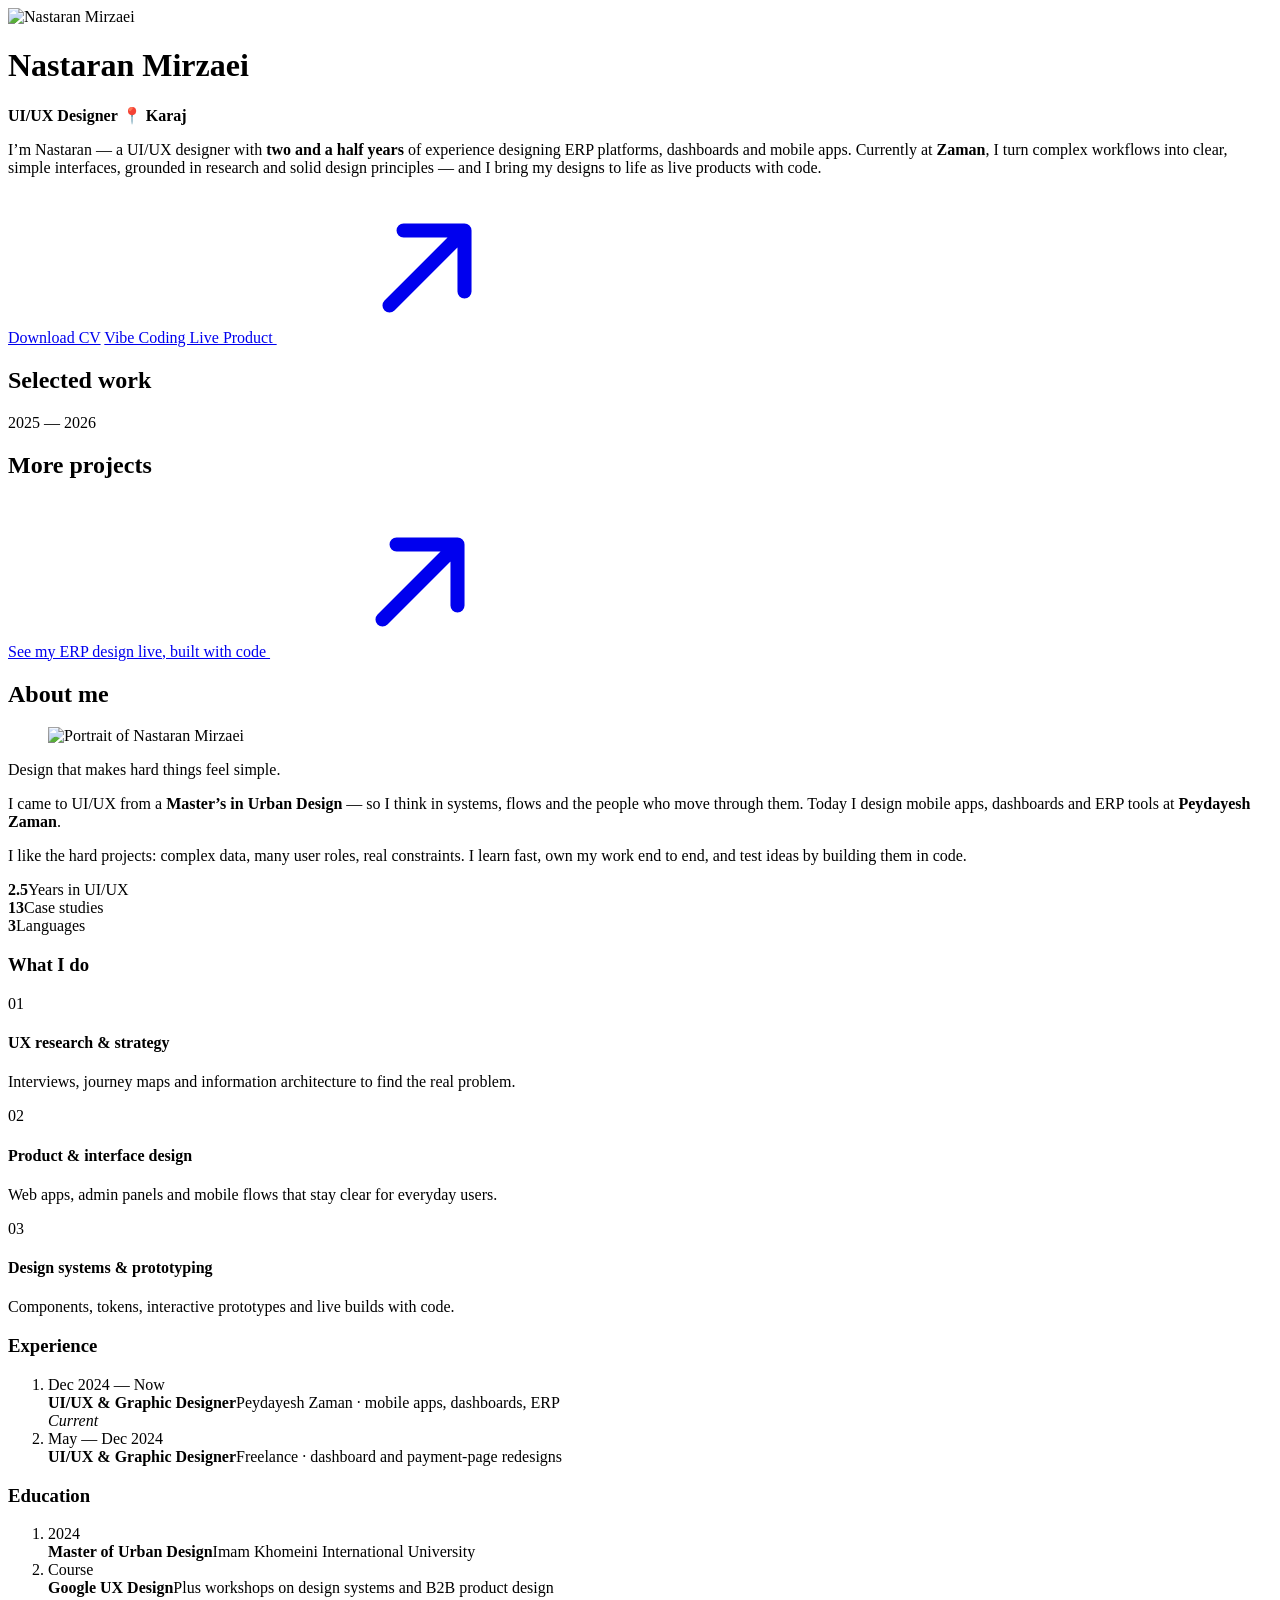
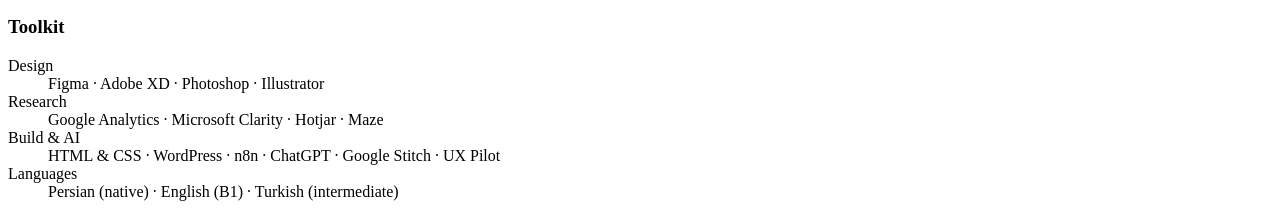
==== index.html @ bbd42b6d "Add files via upload" ====
<!doctype html>
<html lang="en">
<head>
<meta charset="utf-8">
<meta name="viewport" content="width=device-width, initial-scale=1">
<title>Nastaran Mirzaei — UI/UX Designer</title>
<meta name="description" content="Nastaran Mirzaei is a UI/UX designer based in Karaj, Iran, designing ERP platforms, dashboards and mobile apps.">
<meta property="og:title" content="Nastaran Mirzaei — UI/UX Designer">
<meta property="og:description" content="UI/UX designer making complex systems simple.">
<meta property="og:image" content="images/portrait.png">
<link rel="icon" href="images/avatar.png">
<link rel="preconnect" href="https://fonts.googleapis.com">
<link rel="preconnect" href="https://fonts.gstatic.com" crossorigin>
<link href="https://fonts.googleapis.com/css2?family=Bricolage+Grotesque:opsz,wght@12..96,500..800&family=Geist:wght@400;500;600;900&display=swap" rel="stylesheet">
<link rel="stylesheet" href="styles.css">
</head>
<body>

<svg width="0" height="0" style="position:absolute" aria-hidden="true">
  <symbol id="arrow" viewBox="0 0 16 16"><path d="M4 12L12 4M12 4H5.5M12 4V10.5" fill="none" stroke="currentColor" stroke-width="1.5" stroke-linecap="round" stroke-linejoin="round"/></symbol>
  <symbol id="down" viewBox="0 0 16 16"><path d="M8 3v10M8 13l-4-4M8 13l4-4" fill="none" stroke="currentColor" stroke-width="1.5" stroke-linecap="round" stroke-linejoin="round"/></symbol>
</svg>

<header id="top"></header>

<main>
  <!-- HERO -->
  <div class="wrap hero">
    <!-- Same structure as the Framer hero: avatar, name, then role + location on one row -->
    <img class="avatar reveal" src="images/avatar.png" alt="Nastaran Mirzaei">
    <div class="hero-titles">
      <h1 class="hero-name" aria-label="Nastaran Mirzaei"><span class="w">Nastaran</span> <span class="w">Mirzaei</span></h1>
      <div class="hero-meta reveal">
        <strong>UI/UX Designer</strong>
        <strong>📍 Karaj</strong>
      </div>
    </div>
    <p class="reveal hero-bio">I’m Nastaran — a UI/UX designer with <strong>two and a half years</strong> of experience designing ERP platforms, dashboards and mobile apps. Currently at <strong>Zaman</strong>, I turn complex workflows into clear, simple interfaces, grounded in research and solid design principles — and I bring my designs to life as live products with code.</p>
    <div class="actions reveal">
      <a href="cv.pdf" class="btn btn-primary" target="_blank" rel="noopener">Download CV</a>
      <a href="https://nastaranmrz.github.io/ERP" class="btn btn-secondary" target="_blank" rel="noopener">Vibe Coding Live Product <svg><use href="#arrow"/></svg></a>
    </div>
  </div>

  <!-- SELECTED WORK (filled from projects.js) -->
  <section id="work" class="wrap" aria-labelledby="work-title">
    <div class="section-head">
      <h2 id="work-title" class="reveal">Selected work</h2>
      <span class="small reveal">2025 — 2026</span>
    </div>
    <div class="grid" id="featured"></div>
  </section>

  <!-- MORE PROJECTS (filled from projects.js) -->
  <section class="wrap" aria-labelledby="more-title" style="padding-top:0">
    <div class="section-head"><h2 id="more-title" class="reveal">More projects</h2></div>
    <ul class="list" id="more"></ul>
    <div style="margin-top:28px" class="reveal"><a class="link" href="https://nastaranmrz.github.io/ERP" target="_blank" rel="noopener">See my ERP design live, built with code <svg><use href="#arrow"/></svg></a></div>
  </section>

  <!-- ABOUT -->
  <section id="about" class="wrap" aria-labelledby="about-title">
    <div class="section-head"><h2 id="about-title" class="reveal">About me</h2></div>

    <div class="ax">
      <!-- Intro -->
      <div class="ax-intro reveal">
        <figure class="ax-photo">
          <img src="images/portrait.png" alt="Portrait of Nastaran Mirzaei" loading="lazy">
        </figure>
        <div class="ax-copy">
          <p class="ax-lead">Design that makes <span class="accent">hard things</span> feel simple.</p>
          <p>I came to UI/UX from a <strong>Master’s in Urban Design</strong> — so I think in systems, flows and the people who move through them. Today I design mobile apps, dashboards and ERP tools at <strong>Peydayesh Zaman</strong>.</p>
          <p>I like the hard projects: complex data, many user roles, real constraints. I learn fast, own my work end to end, and test ideas by building them in code.</p>
          <div class="ax-stats">
            <div><b>2.5</b><span>Years in UI/UX</span></div>
            <div><b>13</b><span>Case studies</span></div>
            <div><b>3</b><span>Languages</span></div>
          </div>
        </div>
      </div>

      <!-- What I do -->
      <div class="ax-row reveal">
        <h3 class="ax-label">What I do</h3>
        <div class="ax-do">
          <div><span>01</span><h4>UX research &amp; strategy</h4><p>Interviews, journey maps and information architecture to find the real problem.</p></div>
          <div><span>02</span><h4>Product &amp; interface design</h4><p>Web apps, admin panels and mobile flows that stay clear for everyday users.</p></div>
          <div><span>03</span><h4>Design systems &amp; prototyping</h4><p>Components, tokens, interactive prototypes and live builds with code.</p></div>
        </div>
      </div>

      <!-- Experience -->
      <div class="ax-row reveal">
        <h3 class="ax-label">Experience</h3>
        <ol class="ax-list">
          <li><span class="when">Dec 2024 — Now</span><div><strong>UI/UX &amp; Graphic Designer</strong><span>Peydayesh Zaman · mobile apps, dashboards, ERP</span></div><i class="ax-now">Current</i></li>
          <li><span class="when">May — Dec 2024</span><div><strong>UI/UX &amp; Graphic Designer</strong><span>Freelance · dashboard and payment-page redesigns</span></div></li>
        </ol>
      </div>

      <!-- Education -->
      <div class="ax-row reveal">
        <h3 class="ax-label">Education</h3>
        <ol class="ax-list">
          <li><span class="when">2024</span><div><strong>Master of Urban Design</strong><span>Imam Khomeini International University</span></div></li>
          <li><span class="when">Course</span><div><strong>Google UX Design</strong><span>Plus workshops on design systems and B2B product design</span></div></li>
        </ol>
      </div>

      <!-- Toolkit -->
      <div class="ax-row reveal">
        <h3 class="ax-label">Toolkit</h3>
        <dl class="ax-kit">
          <div><dt>Design</dt><dd>Figma · Adobe XD · Photoshop · Illustrator</dd></div>
          <div><dt>Research</dt><dd>Google Analytics · Microsoft Clarity · Hotjar · Maze</dd></div>
          <div><dt>Build &amp; AI</dt><dd>HTML &amp; CSS · WordPress · n8n · ChatGPT · Google Stitch · UX Pilot</dd></div>
          <div><dt>Languages</dt><dd>Persian (native) · English (B1) · Turkish (intermediate)</dd></div>
        </dl>
      </div>
    </div>
  </section>
</main>

<footer id="contact"></footer>

<script src="projects.js"></script>
<script src="common.js"></script>
<script>
  // Letter-by-letter blur-in on the name, like the Framer hero
  document.querySelectorAll(".hero-name .w").forEach((w, wi) => {
    w.innerHTML = [...w.textContent].map((c, i) => `<span class="ch" aria-hidden="true" style="animation-delay:${(wi * 8 + i) * 0.04}s">${c}</span>`).join("");
  });

  const P = window.PROJECTS;
  document.getElementById("featured").innerHTML = P.filter(p => p.featured).map(p => `
    <a class="card reveal" href="${projectUrl(p.id)}">
      <div class="cover"><img src="${img(p.id, "card")}" alt="${esc(p.title)} — cover" loading="lazy"></div>
      <h3>${esc(p.title)}</h3>
      <p>${esc(p.summary)}</p>
    </a>`).join("");

  document.getElementById("more").innerHTML = P.filter(p => !p.featured).map(p => `
    <li class="reveal"><a class="row" href="${projectUrl(p.id)}">
      <img src="${img(p.id, "card")}" alt="" loading="lazy">
      <span class="small">${esc(p.year)}</span>
      <span class="t">${esc(p.title)}</span>
      <span class="d">${esc(p.summary)}</span>
      ${ARROW}
    </a></li>`).join("");

  initPage();
</script>
</body>
</html>
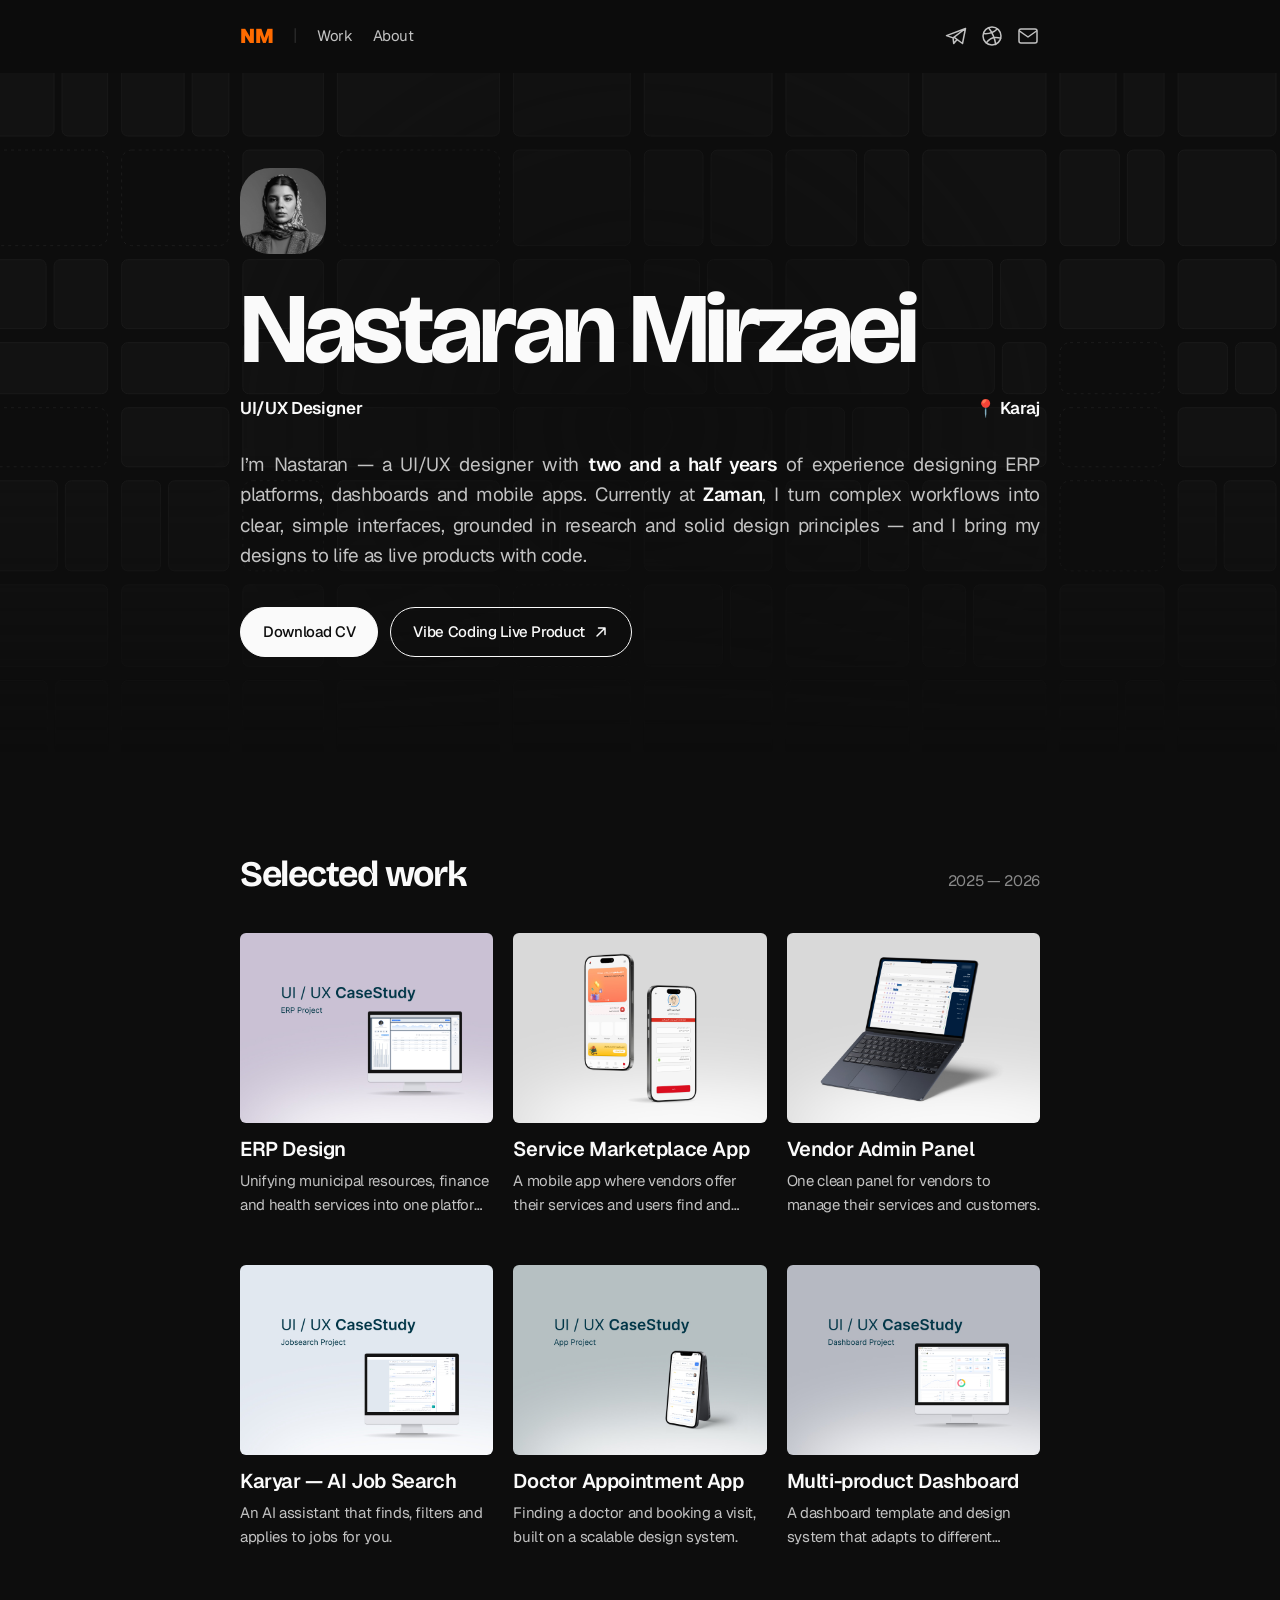
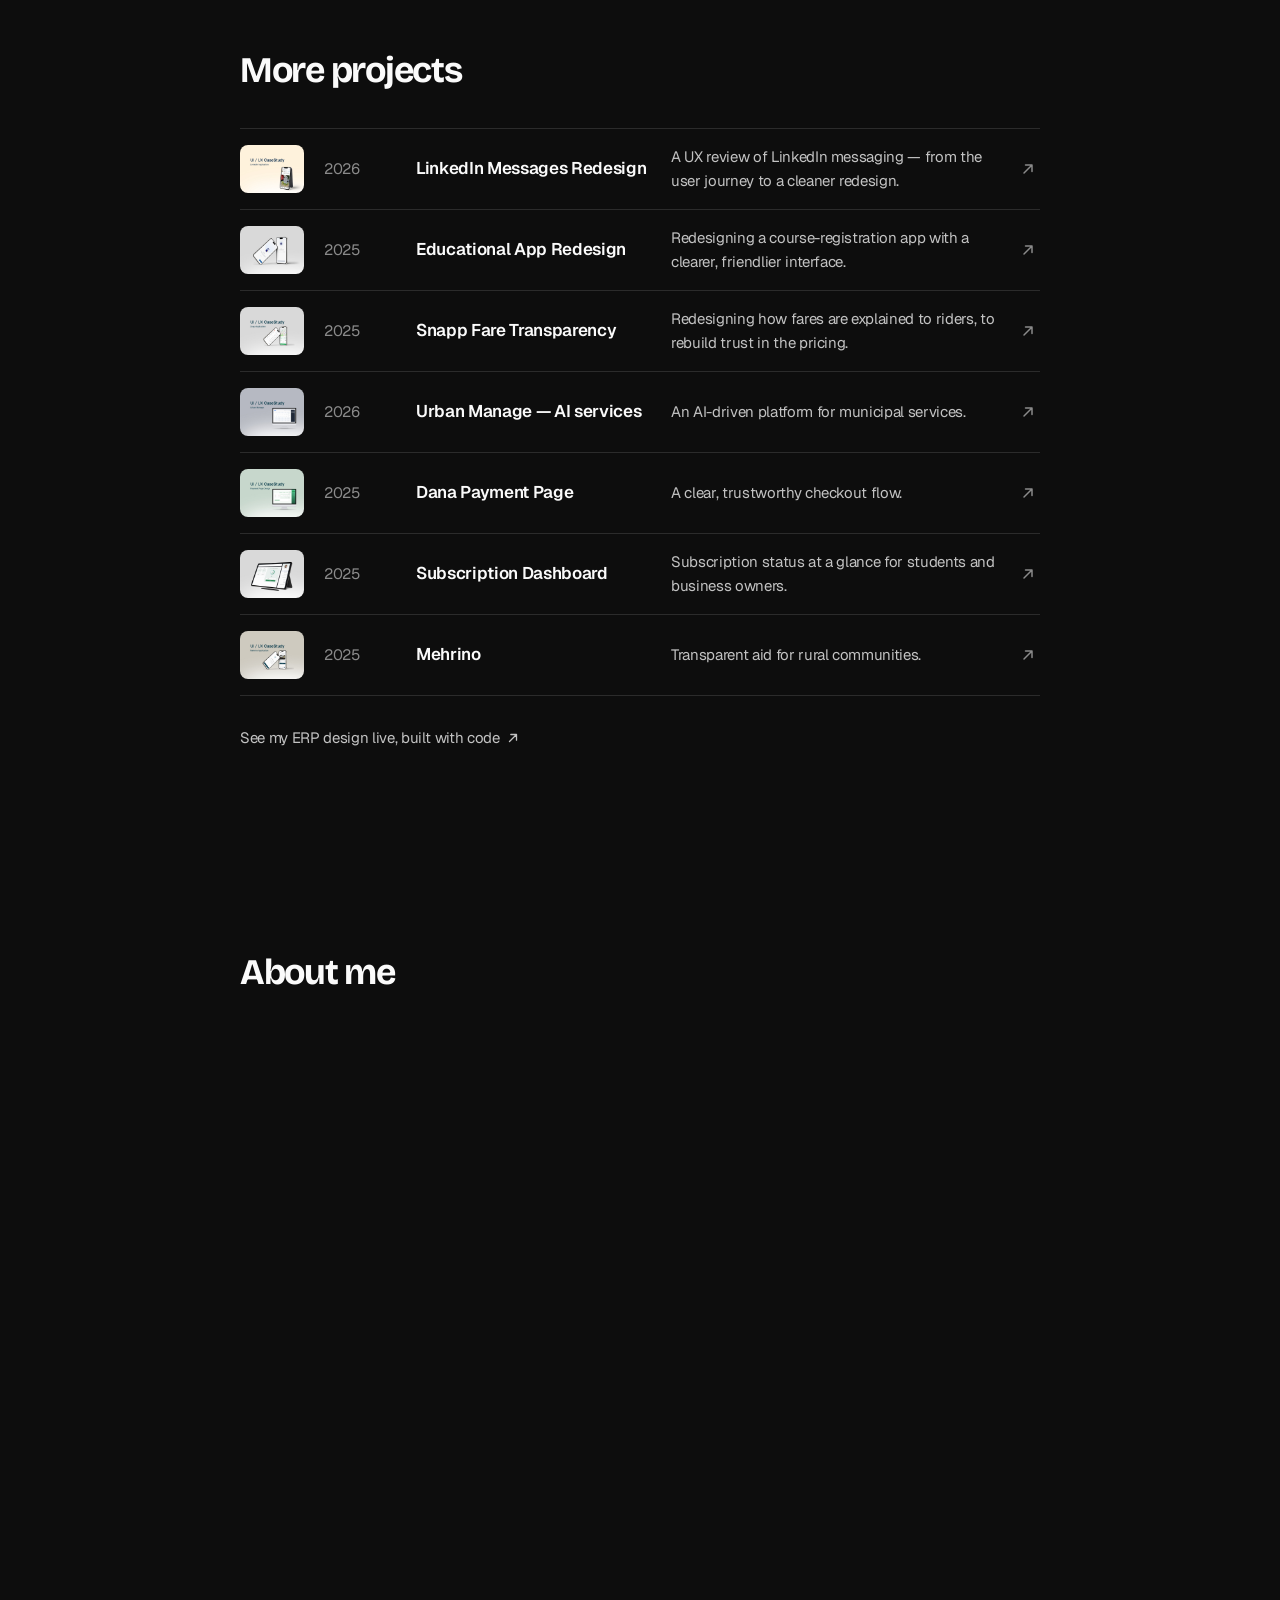
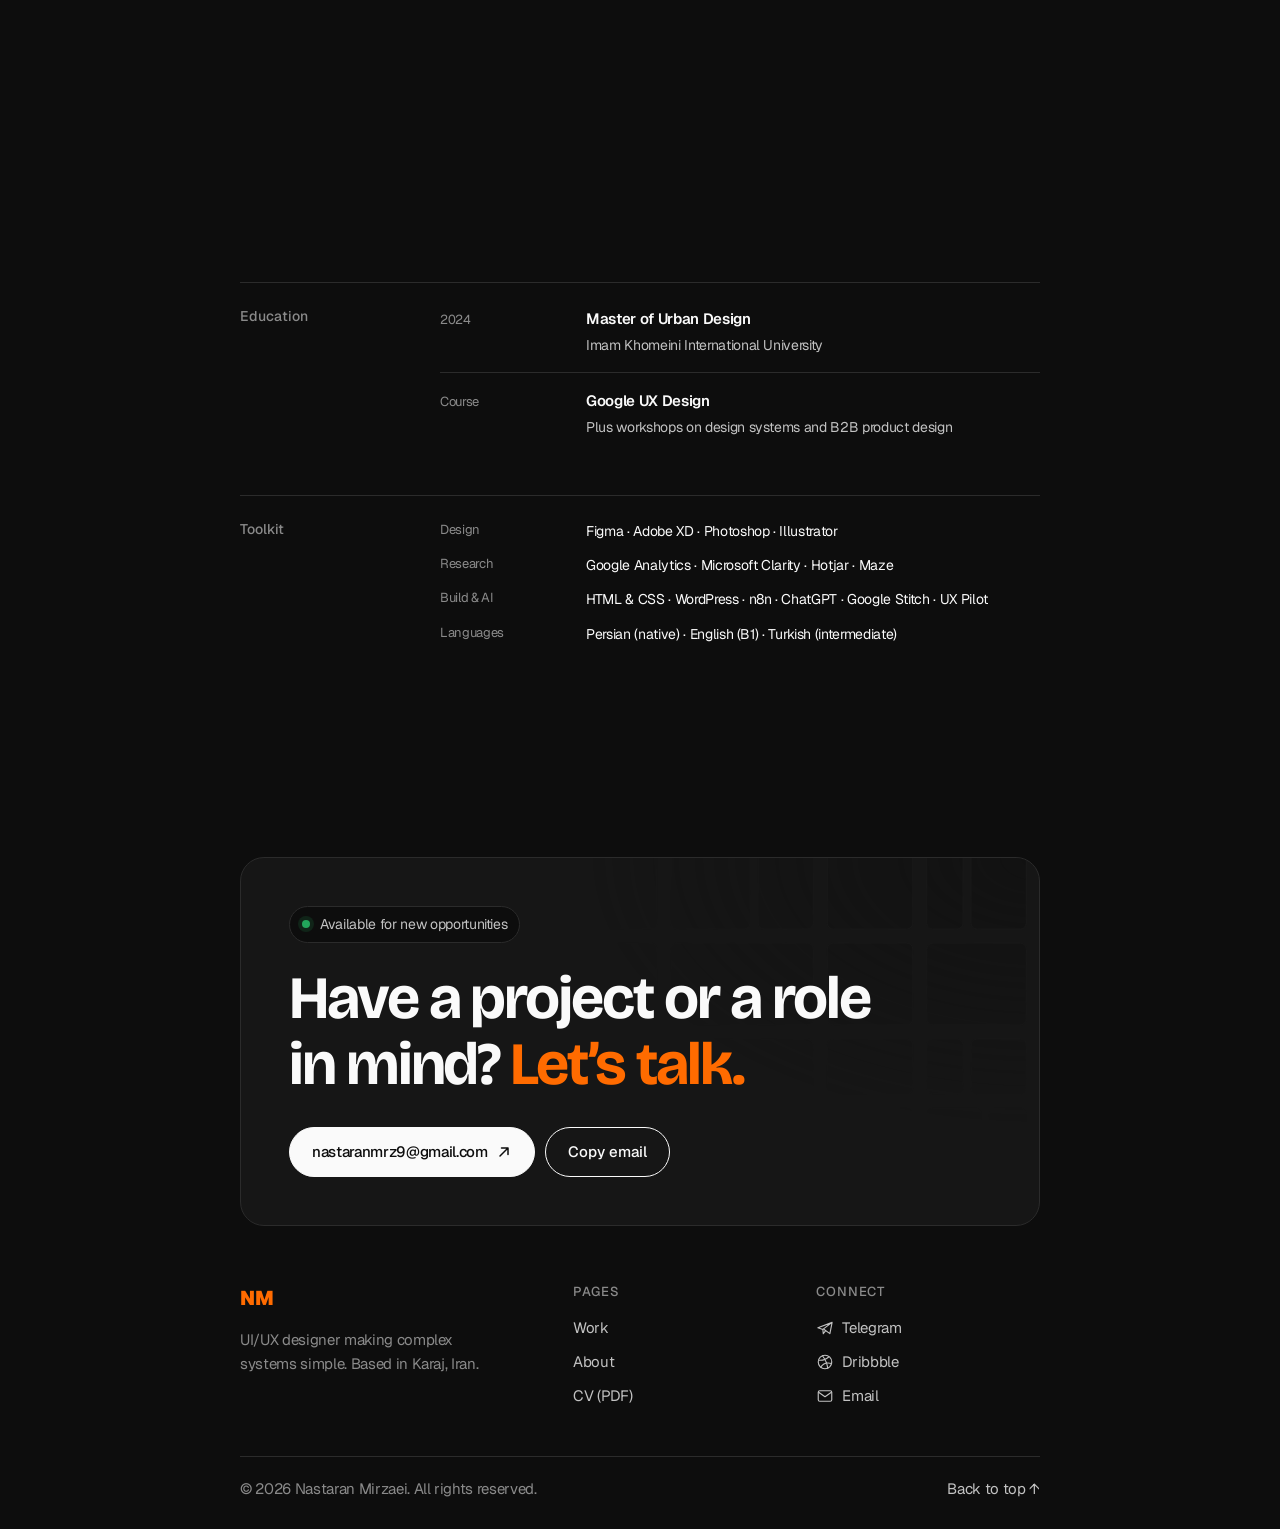
==== commit 681722bb: "Add live prototypes and review fixes - New interactive prototypes under apps/: admin panel, marketpl" ====
--- a/index.html
+++ b/index.html
@@ -38,7 +38,7 @@
     <p class="reveal hero-bio">I’m Nastaran — a UI/UX designer with <strong>two and a half years</strong> of experience designing ERP platforms, dashboards and mobile apps. Currently at <strong>Zaman</strong>, I turn complex workflows into clear, simple interfaces, grounded in research and solid design principles — and I bring my designs to life as live products with code.</p>
     <div class="actions reveal">
       <a href="cv.pdf" class="btn btn-primary" target="_blank" rel="noopener">Download CV</a>
-      <a href="https://nastaranmrz.github.io/ERP" class="btn btn-secondary" target="_blank" rel="noopener">Vibe Coding Live Product <svg><use href="#arrow"/></svg></a>
+      <a href="https://nastaranmrz.github.io/ERP" class="btn btn-secondary" target="_blank" rel="noopener">Vibe Coding Live Product <svg aria-hidden="true"><use href="#arrow"/></svg></a>
     </div>
   </div>
 
@@ -55,7 +55,7 @@
   <section class="wrap" aria-labelledby="more-title" style="padding-top:0">
     <div class="section-head"><h2 id="more-title" class="reveal">More projects</h2></div>
     <ul class="list" id="more"></ul>
-    <div style="margin-top:28px" class="reveal"><a class="link" href="https://nastaranmrz.github.io/ERP" target="_blank" rel="noopener">See my ERP design live, built with code <svg><use href="#arrow"/></svg></a></div>
+    <div style="margin-top:28px" class="reveal"><a class="link" href="https://nastaranmrz.github.io/ERP" target="_blank" rel="noopener">See my ERP design live, built with code <svg aria-hidden="true"><use href="#arrow"/></svg></a></div>
   </section>
 
   <!-- ABOUT -->
--- a/styles.css
+++ b/styles.css
@@ -0,0 +1,654 @@
+/* Dark theme — tokens taken from the dark mode of the original Framer site */
+:root{
+  color-scheme:dark;
+  --bg:#0D0D0D; --surface:#161616; --surface-hover:#1E1E1E; --ink:#FAFAFA; --text:#C2C2C2; --gray:#8A8A8A;
+  --line:#2B2B2B; --accent:#FF6B00; --accent-soft:#FF6A004D;
+  --radius:16px; --max:800px; --gutter:20px; --gap:20px; /* same as Framer: 800px column + 20px side padding */
+  --font:"Geist","Geist Placeholder",system-ui,-apple-system,"Segoe UI",sans-serif;
+}
+*{box-sizing:border-box;margin:0;padding:0}
+html{scroll-behavior:smooth}
+body{background:var(--bg);color:var(--text);font-family:var(--font);font-size:17px;line-height:1.6;letter-spacing:-.02em;-webkit-font-smoothing:antialiased}
+a{color:inherit;text-decoration:none}
+img{max-width:100%;display:block}
+/* One container for every section on every page: same left/right space everywhere */
+.wrap{width:100%;max-width:calc(var(--max) + var(--gutter) * 2);margin-inline:auto;padding-inline:var(--gutter)}
+h1,h2,h3{color:var(--ink);font-weight:600}
+h1{font-size:clamp(52px,9vw,100px);line-height:1.1;letter-spacing:-.05em}
+h2{font-size:28px;line-height:1.2;letter-spacing:-.03em}
+h3{font-size:20px;line-height:1.4;letter-spacing:-.02em}
+.small{font-size:15px;color:var(--gray)}
+.accent{color:var(--accent)}
+::selection{background:var(--accent-soft)}
+:focus-visible{outline:2px solid var(--accent);outline-offset:3px;border-radius:6px}
+
+/* Buttons & links */
+.btn{display:inline-flex;align-items:center;gap:8px;padding:12px 22px;border-radius:999px;font-weight:500;font-size:15px;border:1px solid var(--ink);transition:background .2s,color .2s,border-color .2s}
+.btn svg{width:16px;height:16px;transition:transform .2s}
+.btn:hover svg{transform:translate(2px,-2px)}
+.btn-primary{background:var(--ink);color:var(--bg)}
+.btn-primary:hover{background:var(--accent);border-color:var(--accent);color:#fff}
+.btn-secondary{color:var(--ink)}
+.btn-secondary:hover{border-color:var(--accent);color:var(--accent)}
+.link{font-size:15px;color:var(--text);display:inline-flex;align-items:center;gap:6px;transition:color .2s}
+.link:hover{color:var(--accent)}
+.link svg{width:14px;height:14px}
+
+/* Nav */
+header{position:sticky;top:0;z-index:10;background:color-mix(in srgb,var(--bg) 85%,transparent);backdrop-filter:blur(12px);border-bottom:1px solid transparent;transition:border-color .2s}
+header.scrolled{border-color:var(--line)}
+.nav{display:flex;align-items:center;justify-content:space-between;height:72px}
+.nav-left{display:flex;align-items:center;gap:20px}
+/* Same as the Framer logo: 20px, bold weight 900, orange (Framer's "current page" link colour) */
+.logo{font-size:20px;font-weight:900;letter-spacing:-.02em;color:var(--accent);transition:opacity .2s}
+.logo:hover{opacity:.8}
+.nav-div{color:var(--line);font-size:17px}
+.nav-left a:not(.logo){font-size:15px;color:var(--text);transition:color .2s}
+.nav-left a:not(.logo):hover{color:var(--accent)}
+.nav-social{display:flex;align-items:center;gap:12px}
+.nav-social a{display:grid;place-items:center;width:24px;height:24px;color:var(--text);transition:color .2s,transform .2s}
+.nav-social a:hover{color:var(--accent);transform:translateY(-2px)}
+.nav-social svg{width:24px;height:24px}
+
+/* Hero */
+/* Hero — mirrors the Framer hero: 180px top space, 86px avatar with 30px radius,
+   100px name, then role (left) and location (right) on one row */
+.hero{padding-block:clamp(87px,7.4vw,107px) clamp(56px,8vw,96px)} /* avatar sits 180px from top, like Framer */
+.avatar{width:86px;height:86px;border-radius:30px;object-fit:cover;background:var(--surface);margin-bottom:15px}
+.hero-titles{display:flex;flex-direction:column;gap:6px}
+.hero .hero-name{font-size:clamp(48px,11vw,100px);line-height:1.2;letter-spacing:-.05em;font-weight:600}
+.hero-name .w{white-space:nowrap}
+.hero-name .ch{display:inline-block;opacity:0;filter:blur(5px);transform:translateY(10px);animation:ch-in .6s cubic-bezier(.2,.7,.2,1) forwards}
+@keyframes ch-in{to{opacity:1;filter:blur(0);transform:none}}
+.hero-meta{display:flex;justify-content:space-between;align-items:center;flex-wrap:wrap;gap:8px;font-size:17px}
+.hero-meta strong{color:var(--ink);font-weight:600}
+@media (prefers-reduced-motion:reduce){ .hero-name .ch{animation:none;opacity:1;filter:none;transform:none} }
+.status{display:inline-flex;align-items:center;gap:10px;font-size:15px;color:var(--gray);margin-bottom:20px}
+.dot{width:8px;height:8px;border-radius:50%;background:#22A55B;box-shadow:0 0 0 4px #22A55B26}
+.hero h1{font-size:clamp(40px,7vw,64px)}
+.hero p{font-size:clamp(17px,2vw,19px);margin:28px 0 36px}
+/* Bio spans the full row width — same width as the "UI/UX Designer … Karaj" line */
+.hero .hero-bio{max-width:none;text-align:justify;hyphens:auto}
+.hero p strong{color:var(--ink);font-weight:600}
+.actions{display:flex;flex-wrap:wrap;gap:12px}
+
+/* Section */
+section{padding:clamp(56px,8vw,100px) 0}
+.section-head{display:flex;justify-content:space-between;align-items:baseline;gap:24px;margin-bottom:36px;flex-wrap:wrap}
+
+/* What I do */
+.services{display:grid;grid-template-columns:repeat(3,1fr);gap:var(--gap)}
+/* Square cards: number on top, text at the bottom. The box grows if text ever needs more room. */
+.service{display:flex;flex-direction:column;background:var(--surface);border-radius:var(--radius);padding:22px}
+.service .num{font-size:15px;font-weight:600;color:var(--accent);margin-bottom:20px}
+.service h3{font-size:18px;line-height:1.3}
+.service p{font-size:14px;line-height:1.5;margin-top:6px}
+@media (max-width:700px){ .services{grid-template-columns:1fr} }
+
+/* Project cards */
+.grid{display:grid;grid-template-columns:repeat(3,1fr);gap:48px var(--gap)}
+@media (max-width:809px){ .grid{grid-template-columns:repeat(2,1fr)} }
+@media (max-width:560px){ .grid{grid-template-columns:1fr} }
+/* Project card — same as the Framer card: 4:3 image, 6px radius, 10px gap, 20px title, 15px text */
+.card{display:flex;flex-direction:column;gap:10px}
+.cover{position:relative;aspect-ratio:4/3;border-radius:6px;overflow:hidden;background:var(--surface)}
+.cover img{width:100%;height:100%;object-fit:cover;transition:transform .6s cubic-bezier(.2,.7,.2,1)}
+.card:hover .cover img{transform:scale(1.04)}
+/* Title always one line, description always two lines: every card has the same height */
+.card h3{font-size:20px;line-height:1.6;white-space:nowrap;overflow:hidden;text-overflow:ellipsis;transition:color .2s}
+.card:hover h3{color:var(--accent)}
+.card p{font-size:15px;line-height:1.6;margin-top:-6px;display:-webkit-box;-webkit-line-clamp:2;-webkit-box-orient:vertical;overflow:hidden;min-height:3.2em}
+.tags{display:flex;flex-wrap:wrap;gap:6px;margin-top:14px}
+.tag{font-size:13px;padding:4px 12px;border:1px solid var(--line);border-radius:999px;color:var(--text);background:var(--bg)}
+
+/* Project list rows */
+.list{list-style:none;border-top:1px solid var(--line)}
+.row{display:grid;grid-template-columns:64px 72px 1fr 1.4fr 20px;gap:20px;align-items:center;padding:16px 0;border-bottom:1px solid var(--line)}
+.row img{width:64px;height:48px;border-radius:8px;object-fit:cover;background:var(--surface)}
+.row .t{font-weight:600;color:var(--ink);transition:color .2s}
+.row .d{font-size:15px}
+.row svg{width:16px;height:16px;color:var(--gray);transition:transform .2s,color .2s}
+.row:hover .t,.row:hover svg{color:var(--accent)}
+.row:hover svg{transform:translate(2px,-2px)}
+@media (max-width:760px){
+  .row{grid-template-columns:64px 1fr 20px;gap:2px 16px}
+  .row img{grid-row:1 / span 3}
+  .row .small,.row .t,.row .d{grid-column:2}
+  .row svg{grid-row:1 / span 3;grid-column:3}
+}
+
+/* About */
+.about-intro{display:grid;grid-template-columns:240px 1fr;gap:var(--gap);background:var(--surface);border:1px solid var(--line);border-radius:var(--radius);padding:var(--gap);align-items:stretch}
+.portrait{aspect-ratio:4/5;border-radius:12px;overflow:hidden;background:#000}
+.portrait img{width:100%;height:100%;object-fit:cover;filter:grayscale(1) contrast(1.05)}
+.about-copy{display:flex;flex-direction:column;justify-content:center;gap:14px;padding:8px 12px}
+.about-lead{font-size:28px;line-height:1.2;letter-spacing:-.03em;font-weight:600;color:var(--ink);margin-bottom:6px}
+.about-copy strong{color:var(--ink);font-weight:600}
+.about-stats{display:grid;grid-template-columns:repeat(3,1fr);gap:var(--gap);margin-top:var(--gap)}
+.stat{background:var(--surface);border:1px solid var(--line);border-radius:var(--radius);padding:22px;display:flex;flex-direction:column;gap:6px}
+.stat-num{font-size:40px;line-height:1;font-weight:600;letter-spacing:-.04em;color:var(--ink)}
+.stat-num small{font-size:16px;font-weight:500;color:var(--accent);margin-left:4px;letter-spacing:0}
+.about-block{margin-top:40px}
+.timeline{list-style:none;margin-top:14px;border-left:1px solid var(--line);margin-left:5px}
+.timeline li{position:relative;display:flex;gap:16px;padding:0 0 22px 22px}
+.timeline li:last-child{padding-bottom:0}
+.timeline .t-dot{position:absolute;left:-6px;top:7px;width:11px;height:11px;border-radius:50%;background:var(--bg);border:2px solid var(--line)}
+.timeline li:first-child .t-dot{border-color:var(--accent);background:var(--accent);box-shadow:0 0 0 4px var(--accent-soft)}
+.timeline strong{display:block;color:var(--ink);font-weight:600}
+.tools{display:flex;flex-wrap:wrap;gap:6px;margin-top:12px}
+@media (max-width:700px){
+  .about-intro{grid-template-columns:1fr}
+  .portrait{max-width:260px}
+  .about-copy{padding:0}
+  .about-stats{grid-template-columns:1fr 1fr}
+  .about-stats .stat:last-child{grid-column:1 / -1}
+}
+
+/* ---------- Case study template ---------- */
+/* Same column as the rest of the site (keeps left/right spacing identical on every page).
+   To let images go wider, change this to: max-width:calc(1200px + var(--gutter) * 2) */
+.wrap-wide{max-width:calc(var(--max) + var(--gutter) * 2)}
+
+/* Reading progress bar */
+.progress{position:fixed;left:0;top:0;height:2px;width:100%;z-index:20;transform-origin:0 50%;transform:scaleX(0);background:var(--accent)}
+
+.cs-hero{padding-block:clamp(56px,9vw,120px) clamp(28px,4vw,40px);display:grid;grid-template-columns:1fr 1fr;gap:40px;align-items:end}
+@media (max-width:760px){ .cs-hero{grid-template-columns:1fr;gap:32px} }
+.back{display:inline-flex;margin-bottom:36px}
+.cs-pills{display:flex;flex-wrap:wrap;gap:8px}
+.pill{font-size:13px;padding:5px 12px;border:1px solid var(--line);border-radius:999px;color:var(--text);background:var(--surface)}
+.pill.accent{color:var(--accent);border-color:color-mix(in srgb,var(--accent) 40%,transparent);background:color-mix(in srgb,var(--accent) 8%,transparent)}
+.cs-hero h1{font-size:clamp(40px,5.5vw,56px);line-height:1.05;letter-spacing:-.05em;margin-top:20px}
+.cs-hero .lead{font-size:clamp(17px,2vw,20px);margin-top:20px;color:var(--text)}
+.cs-cta{display:flex;flex-wrap:wrap;gap:10px;margin-top:28px}
+
+.cs-cover{margin:0}
+
+/* Facts row */
+.cs-meta{display:grid;grid-template-columns:repeat(4,1fr);border:1px solid var(--line);border-radius:var(--radius);margin-top:var(--gap);overflow:hidden}
+.cs-meta > div{padding:18px 20px;display:flex;flex-direction:column;gap:4px}
+.cs-meta > div + div{border-left:1px solid var(--line)}
+.cs-meta .v{color:var(--ink);font-weight:500}
+@media (max-width:700px){ .cs-meta{grid-template-columns:1fr 1fr} .cs-meta > div:nth-child(3){border-left:0} .cs-meta > div:nth-child(n+3){border-top:1px solid var(--line)} }
+
+/* Story blocks: numbered heading on the left, text on the right */
+.cs-story{padding-top:clamp(48px,7vw,88px)}
+.cs-block{display:grid;grid-template-columns:200px 1fr;gap:clamp(20px,4vw,48px);padding:32px 0;border-top:1px solid var(--line)}
+.cs-block:last-child{border-bottom:1px solid var(--line)}
+.cs-block .head{display:flex;flex-direction:column;gap:6px}
+.cs-block .idx{font-size:13px;font-weight:600;color:var(--accent);letter-spacing:.04em}
+.cs-block h2{font-size:22px}
+.cs-block .body{font-size:17px}
+.cs-block .body p+p{margin-top:14px}
+.cs-block ul{list-style:none;margin-top:14px;display:flex;flex-direction:column;gap:10px}
+.cs-block li{position:relative;padding-left:22px}
+.cs-block li::before{content:"";position:absolute;left:2px;top:.62em;width:8px;height:8px;border-radius:2px;background:var(--accent)}
+@media (max-width:700px){ .cs-block{grid-template-columns:1fr;gap:12px} }
+.cs-block ul + p{margin-top:14px}
+.cs-block .cs-sub{font-size:17px;color:var(--ink);margin-top:28px;margin-bottom:8px}
+.cs-story > .cs-stats{margin-bottom:32px}
+
+/* Numbered steps (e.g. a workflow) */
+.cs-steps{list-style:none;display:grid;gap:12px;margin-top:20px}
+.cs-steps li{display:grid;grid-template-columns:36px 1fr;gap:16px;align-items:start;background:var(--surface);border:1px solid var(--line);border-radius:var(--radius);padding:18px 20px}
+.cs-block .cs-steps li{padding-left:20px}
+.cs-block .cs-steps li::before{display:none}
+.cs-steps .n{display:grid;place-items:center;width:36px;height:36px;border-radius:10px;font-size:14px;font-weight:600;color:var(--accent);background:color-mix(in srgb,var(--accent) 10%,transparent);border:1px solid color-mix(in srgb,var(--accent) 30%,transparent)}
+.cs-steps h4{font-size:16px;color:var(--ink);line-height:1.4}
+.cs-steps p{font-size:15px;color:var(--text);margin-top:2px}
+
+/* Design parts (components, screens) shown one by one */
+.cs-media{padding:32px 0;border-top:1px solid var(--line)}
+.cs-media-head{display:flex;flex-wrap:wrap;align-items:baseline;gap:6px 16px;margin-bottom:24px}
+.cs-media-head .idx{font-size:13px;font-weight:600;color:var(--accent);letter-spacing:.04em;width:100%}
+.cs-media-head h2{font-size:22px}
+.cs-media-head p{color:var(--gray);font-size:15px}
+.cs-media-grid{display:grid;grid-template-columns:repeat(6,1fr);gap:16px}
+.ds-card{grid-column:span 6;margin:0;border-radius:20px;overflow:hidden;border:1px solid var(--line);cursor:zoom-in;display:flex;flex-direction:column;transition:border-color .2s,transform .3s cubic-bezier(.2,.7,.2,1)}
+.ds-card:hover{border-color:#444;transform:translateY(-2px)}
+.ds-card.half{grid-column:span 3}
+.ds-card.third{grid-column:span 2}
+.ds-card.two-thirds{grid-column:span 4}
+.ds-card.light{background:#F4F4F5}
+.ds-card.dark{background:var(--surface)}
+.ds-card.none{background:none;border:0;border-radius:12px}
+.ds-card figcaption{font-size:13px;font-weight:500;padding:14px 18px 0;color:#52525B}
+.ds-card.dark figcaption,.ds-card.none figcaption{color:var(--gray)}
+.ds-img{flex:1;display:grid;place-items:center;padding:18px}
+.ds-card.none .ds-img{padding:0}
+.ds-img img{width:100%;height:auto;max-height:640px;object-fit:contain}
+@media (max-width:700px){ .ds-card.half,.ds-card.third,.ds-card.two-thirds{grid-column:span 6} }
+/* Design section */
+.cs-design-head{display:flex;justify-content:space-between;align-items:baseline;gap:16px;flex-wrap:wrap;margin-bottom:24px}
+.cs-design{display:flex;flex-direction:column;gap:48px}
+.cs-design figure{position:relative;border-radius:24px;overflow:hidden;background:var(--design-bg,#fff);cursor:zoom-in}
+.cs-design img{width:100%;height:auto}
+.zoom-hint{position:absolute;right:16px;top:16px;display:inline-flex;align-items:center;gap:6px;font-size:13px;padding:6px 12px;border-radius:999px;background:rgba(0,0,0,.6);backdrop-filter:blur(8px);color:#fff;opacity:0;transition:opacity .2s;pointer-events:none}
+.cs-design figure:hover .zoom-hint{opacity:1}
+/* Module tabs above the screens (ERP) */
+.cs-modules{display:flex;flex-wrap:wrap;gap:8px;margin-bottom:-16px}
+.cs-modules a{display:inline-flex;align-items:center;gap:8px;font-size:14px;padding:8px 14px;border:1px solid var(--line);border-radius:999px;background:var(--surface);color:var(--text);transition:border-color .2s,color .2s}
+.cs-modules a span{font-size:12px;color:var(--gray)}
+.cs-modules a:hover{border-color:var(--accent);color:var(--ink)}
+/* One screen = card with title + browser window */
+.cs-screen{position:relative;background:var(--surface);border:1px solid var(--line);border-radius:24px;padding:28px 28px 0;overflow:hidden;scroll-margin-top:96px;isolation:isolate}
+.cs-screen::before{content:"";position:absolute;inset:auto -20% -40% -20%;height:70%;background:radial-gradient(closest-side,color-mix(in srgb,var(--accent) 18%,transparent),transparent);z-index:-1;pointer-events:none}
+.cs-screen-head{display:grid;grid-template-columns:auto 1fr;gap:16px;align-items:start;margin-bottom:24px}
+.cs-screen-head .idx{display:grid;place-items:center;width:36px;height:36px;border-radius:10px;font-size:13px;font-weight:600;color:var(--accent);background:color-mix(in srgb,var(--accent) 10%,transparent);border:1px solid color-mix(in srgb,var(--accent) 30%,transparent)}
+.cs-screen-head h3{font-size:20px;font-weight:400;color:var(--ink);line-height:1.3}
+.cs-screen-head h3 strong{font-weight:600}
+.cs-screen-head p{margin-top:4px;color:var(--gray);font-size:15px}
+.browser{border-radius:14px 14px 0 0;overflow:hidden;border:1px solid #333;border-bottom:0;background:#1c1c1c;box-shadow:0 -10px 40px rgba(0,0,0,.35);transition:transform .4s cubic-bezier(.2,.7,.2,1)}
+.cs-screen:hover .browser{transform:translateY(-4px)}
+.browser-bar{display:flex;align-items:center;justify-content:center;height:34px;padding:0 12px;border-bottom:1px solid #2b2b2b}
+.browser-bar .url{display:inline-flex;align-items:center;gap:6px;font-size:12px;color:var(--gray);background:#141414;padding:3px 14px;border-radius:6px;max-width:80%;overflow:hidden;text-overflow:ellipsis;white-space:nowrap}
+.browser-bar .url svg{width:11px;height:11px;flex:none;opacity:.7}
+.cs-screen figure{border-radius:0;background:var(--design-bg,#fff)}
+/* Single design image (projects without a live build): just the image, full column width */
+.cs-design .design-full{border-radius:24px;border:1px solid var(--line);background:var(--surface);overflow:hidden}
+@media (max-width:600px){ .cs-screen{padding:20px 16px 0} }
+.cs-stats{display:flex;flex-wrap:wrap;gap:var(--gap)}
+.cs-stats > div{flex:1 1 160px;background:var(--surface);border-radius:var(--radius);padding:22px}
+.cs-stats .num{display:block;font-size:40px;font-weight:600;letter-spacing:-.04em;line-height:1.1;color:var(--ink)}
+
+/* Full-size image viewer */
+.lightbox{position:fixed;inset:0;z-index:50;background:rgba(0,0,0,.92);overflow:auto;display:none;cursor:zoom-out}
+.lightbox.open{display:block}
+.lightbox img{display:block;width:min(1600px,100%);height:auto;margin:0 auto}
+.lightbox-close{position:fixed;right:20px;top:20px;z-index:51;width:44px;height:44px;border-radius:50%;border:1px solid #ffffff33;background:rgba(0,0,0,.6);color:#fff;font-size:22px;line-height:1;cursor:pointer}
+body.no-scroll{overflow:hidden}
+
+/* Next project */
+.next{display:grid;grid-template-columns:1fr 1.2fr;gap:var(--gap);align-items:center;background:var(--surface);border:1px solid var(--line);border-radius:24px;padding:clamp(16px,2.5vw,24px);transition:background .2s,border-color .2s}
+.next:hover{background:var(--surface-hover);border-color:#3a3a3a}
+.next .next-text{padding:8px 12px}
+.next .cover{margin:0;border-radius:16px}
+.next h2{font-size:clamp(28px,4vw,40px);letter-spacing:-.04em;margin:8px 0 6px;transition:color .2s}
+.next:hover h2{color:var(--accent)}
+.next .go{display:inline-flex;align-items:center;gap:6px;margin-top:18px;font-size:15px;color:var(--ink)}
+.next .go svg{width:16px;height:16px;transition:transform .2s}
+.next:hover .go svg{transform:translate(3px,-3px)}
+@media (max-width:700px){ .next{grid-template-columns:1fr} .next .cover{order:-1} }
+
+/* Contact footer */
+footer{padding:clamp(40px,6vw,72px) 0 28px;margin-top:40px}
+.cta-card{position:relative;overflow:hidden;background:var(--surface);border:1px solid var(--line);border-radius:24px;padding:clamp(28px,5vw,48px)}
+.cta-card::after{content:"";position:absolute;right:-120px;top:-120px;width:320px;height:320px;border-radius:50%;background:radial-gradient(circle,var(--accent-soft),transparent 70%);pointer-events:none}
+.cta-status{display:inline-flex;align-items:center;gap:10px;font-size:14px;color:var(--text);padding:6px 12px;border:1px solid var(--line);border-radius:999px;background:var(--bg)}
+footer .big{font-size:clamp(36px,6vw,60px);line-height:1.1;letter-spacing:-.05em;font-weight:600;color:var(--ink);max-width:620px;margin:22px 0 30px}
+.cta-actions{display:flex;flex-wrap:wrap;gap:10px}
+.cta-actions button{font:inherit;font-weight:500;font-size:15px;background:none;cursor:pointer}
+.foot-grid{display:grid;grid-template-columns:1.4fr 1fr 1fr;gap:var(--gap);margin-top:56px}
+.foot-grid > div{display:flex;flex-direction:column;gap:10px}
+.foot-brand .small{max-width:260px;margin-top:4px}
+.foot-title{font-size:13px;font-weight:500;letter-spacing:.06em;text-transform:uppercase;color:var(--gray);margin-bottom:4px}
+.foot-grid a:not(.logo){display:inline-flex;align-items:center;gap:8px;font-size:15px;color:var(--text);width:fit-content;transition:color .2s}
+.foot-grid a:not(.logo):hover{color:var(--accent)}
+.foot-grid a svg{width:18px;height:18px}
+.bottom{display:flex;justify-content:space-between;flex-wrap:wrap;gap:12px;margin-top:48px;padding-top:20px;border-top:1px solid var(--line)}
+@media (max-width:640px){ .foot-grid{grid-template-columns:1fr 1fr} .foot-brand{grid-column:1 / -1} }
+
+/* Reveal animation */
+.reveal{opacity:0;transform:translateY(20px);transition:opacity .7s ease,transform .7s cubic-bezier(.2,.7,.2,1)}
+.reveal.in{opacity:1;transform:none}
+@media (prefers-reduced-motion:reduce){
+  html{scroll-behavior:auto}
+  .reveal{opacity:1;transform:none;transition:none}
+  *{transition:none!important}
+}
+
+/* ============ Design-system showcase (built in code, e.g. Urban) ============ */
+.ds-canvas{background:#F8FAFC;color:#334155;border-radius:20px;padding:24px;margin-top:16px;font-family:"Vazirmatn",var(--font);overflow:hidden}
+.cs-media-head + .ds-canvas{margin-top:0}
+.ds-label{font-family:var(--font);font-size:15px;font-weight:600;color:#0f172a;margin-bottom:18px;display:flex;flex-wrap:wrap;gap:4px 10px;align-items:baseline}
+.ds-label span{font-weight:400;font-size:13px;color:#64748b}
+.ds-sub{font-family:var(--font);font-size:12px;font-weight:500;color:#64748b;text-transform:uppercase;letter-spacing:.06em;margin:22px 0 10px}
+.ds-icon-set .ds-sub{margin-top:0}
+.ds-row{display:flex;flex-wrap:wrap;gap:12px;align-items:center}
+.ds-grid-2{display:grid;grid-template-columns:1fr 1fr;gap:18px 24px}
+.ds-scroll{overflow-x:auto;-webkit-overflow-scrolling:touch}
+@media (max-width:600px){ .ds-canvas{padding:18px 14px} .ds-grid-2{grid-template-columns:1fr} }
+
+/* Heroicon via mask, so it takes the text colour */
+.hi{display:inline-block;width:16px;height:16px;flex:none;background:currentColor;-webkit-mask:var(--icon) center/contain no-repeat;mask:var(--icon) center/contain no-repeat}
+
+/* Palette */
+.ds-palette{display:grid;gap:6px;font-family:var(--font)}
+.ds-fam{display:grid;grid-template-columns:72px repeat(11,1fr);gap:4px;align-items:center}
+.ds-steps{display:grid;grid-template-columns:repeat(11,1fr);gap:4px;padding-left:76px}
+.ds-steps span{font-size:10px;color:#94a3b8;text-align:center}
+.ds-fam b{font-size:12px;font-weight:500;color:#475569}
+.ds-fam span{height:26px;border-radius:6px;box-shadow:inset 0 0 0 1px rgba(15,23,42,.06);transition:transform .15s}
+.ds-fam span:hover{transform:scale(1.15);position:relative;z-index:1}
+@media (max-width:600px){ .ds-fam{grid-template-columns:52px repeat(11,1fr)} .ds-steps{padding-left:56px} .ds-fam span{height:18px;border-radius:4px} .ds-steps span{font-size:8px} }
+
+/* Typography */
+.ds-type-row{display:grid;grid-template-columns:1fr 150px;gap:16px;align-items:center;padding:12px 0;border-top:1px solid #e2e8f0;color:#0f172a}
+.ds-type-row:first-child{border-top:0;padding-top:0}
+.ds-type-sample{display:flex;flex-wrap:wrap;gap:4px 24px;align-items:baseline}
+.ds-type-row code{font:12px/1.4 ui-monospace,SFMono-Regular,Menlo,Consolas,monospace;color:#475569;text-align:left}
+.ds-type-row code small{color:#94a3b8;font-size:11px}
+@media (max-width:600px){ .ds-type-row{grid-template-columns:1fr;gap:4px} }
+
+/* Icons */
+.ds-icon-sets{display:grid;grid-template-columns:repeat(3,1fr);gap:16px}
+.ds-icon-set{background:#fff;border:1px solid #e2e8f0;border-radius:12px;padding:16px}
+.ds-icons{display:grid;grid-template-columns:repeat(6,1fr);gap:14px 8px;color:#334155}
+.ds-icons span{display:grid;place-items:center}
+.ds-icons .hi{width:20px;height:20px}
+@media (max-width:700px){ .ds-icon-sets{grid-template-columns:1fr} .ds-icons{grid-template-columns:repeat(9,1fr)} }
+
+/* Buttons (values from Figma: 4px radius, 8x16 padding, 13px text, 1px stroke) */
+.ds-matrix{border-collapse:separate;border-spacing:10px 12px;margin:-12px -10px}
+.ds-matrix th{font:500 12px var(--font);color:#64748b;text-align:center;white-space:nowrap}
+.ds-matrix tbody th{text-align:left}
+.u-btn{display:inline-flex;align-items:center;gap:6px;font:400 13px/1 "Vazirmatn",sans-serif;padding:8px 14px;border-radius:4px;border:1px solid #3b82f6;background:#3b82f6;color:#fff;white-space:nowrap;cursor:default}
+.u-btn .hi{width:15px;height:15px}
+.u-btn.outline{background:#f8fafc;color:#3b82f6}
+.u-btn.dashed{background:#f8fafc;color:#3b82f6;border-style:dashed}
+.u-btn.link{background:none;border-color:transparent;color:#3b82f6;padding:8px 4px}
+.u-btn.primary.hover,.u-btn.primary.focus{background:#2563eb;border-color:#2563eb}
+.u-btn.outline.hover,.u-btn.dashed.hover,.u-btn.outline.focus,.u-btn.dashed.focus{background:#eff6ff;border-color:#2563eb}
+.u-btn.link.hover,.u-btn.link.focus{background:#eff6ff}
+.u-btn.focus{box-shadow:0 0 0 3px #bfdbfe}
+.u-btn.focus:not(.primary){color:#2563eb}
+.u-btn.disable{background:#cbd5e1;border-color:#cbd5e1;color:#fff}
+.u-btn.outline.disable,.u-btn.dashed.disable{background:none;color:#cbd5e1}
+.u-btn.link.disable{background:none;border-color:transparent;color:#cbd5e1}
+.u-icon-btn{display:grid;place-items:center;width:32px;height:32px;border-radius:4px;border:0;background:#f1f5f9;color:#475569;cursor:default}
+.u-icon-btn.hover,.u-icon-btn.active{background:#e2e8f0}
+.u-icon-btn.active{box-shadow:inset 0 0 0 1px #64748b;color:#0f172a}
+.u-icon-btn.disable{color:#cbd5e1}
+.u-icon-btn.line{background:#fff;box-shadow:inset 0 0 0 1px #e2e8f0}
+.u-icon-btn.line.hover{background:#f8fafc}
+.u-icon-btn.line.active{box-shadow:inset 0 0 0 1px #64748b}
+
+/* Inputs */
+.u-field{display:flex;flex-direction:column;gap:6px;font-family:"Vazirmatn",sans-serif}
+.u-title{font-size:12px;color:#475569}
+.u-title em{font-style:normal;color:#e2483d}
+.u-input{display:flex;align-items:center;gap:8px;height:36px;padding:0 12px;border:1px solid #e2e8f0;border-radius:4px;background:#fff;color:#94a3b8;font-size:12px}
+.u-input .hi{width:15px;height:15px;color:#94a3b8}
+.u-field.hover .u-input{border-color:#cbd5e1}
+.u-field.focus .u-input{border-color:#3b82f6;box-shadow:0 0 0 3px #dbeafe}
+.u-field.filled .u-input{color:#0f172a}
+.u-field.error .u-input{border-color:#dc2626}
+.u-field.disable .u-input{background:#f1f5f9;color:#cbd5e1}
+.u-help{font-size:11px;color:#7d818a}
+.u-help.link{color:#2563eb}
+.u-help.success{color:#059669}
+.u-help.error{color:#dc2626}
+.u-help.danger{color:#f59e0b}
+.u-fix{display:inline-flex;align-items:center;gap:6px;height:36px;padding:0 12px;border:1px solid #e2e8f0;background:#f8fafc;border-radius:4px;font-size:12px;color:#64748b}
+.u-fix.off{background:#f1f5f9;color:#94a3b8}
+
+/* Table */
+.u-table{width:100%;min-width:460px;border-collapse:separate;border-spacing:0 6px;font:13px "Vazirmatn",sans-serif;color:#475569}
+.u-table th{font-weight:400;color:#64748b;text-align:right;padding:8px 14px;border-bottom:1px solid #cbd5e1}
+.u-table td{padding:12px 14px;background:#f1f5f9}
+.u-table td:first-child{border-radius:0 6px 6px 0}
+.u-table td:last-child{border-radius:6px 0 0 6px}
+.u-table td .hi{width:15px;height:15px;vertical-align:-3px;color:#94a3b8;margin-left:4px}
+.u-table tr.hover td{background:#f8fafc}
+.u-table tr.outline td{background:#fff;border-top:1px solid #e2e8f0;border-bottom:1px solid #e2e8f0}
+.u-table tr.outline td:first-child{border-right:1px solid #e2e8f0}
+.u-table tr.outline td:last-child{border-left:1px solid #e2e8f0}
+.u-table a{color:#3b82f6}
+.u-table .c{width:44px;text-align:center}
+.u-check{display:inline-block;width:18px;height:18px;border:1px solid #cbd5e1;border-radius:5px;background:#fff;vertical-align:middle;position:relative}
+.u-check.on{background:#64748b;border-color:#64748b}
+.u-check.on::after{content:"";position:absolute;left:5px;top:2px;width:5px;height:9px;border:solid #fff;border-width:0 2px 2px 0;transform:rotate(45deg)}
+
+/* Avatars */
+.u-avatar{border-radius:50%;object-fit:cover;background:#fff;box-shadow:0 0 0 1px #e2e8f0}
+.u-avatar.sq{border-radius:8px}
+.u-avatar.empty{display:grid;place-items:center;background:#e2e8f0;color:#94a3b8}
+.u-avatar.empty .hi{width:45%;height:45%}
+.u-profile{display:flex;align-items:center;gap:10px;padding:10px 14px;border-radius:10px;background:#fff;border:1px solid #e2e8f0;font-family:"Vazirmatn",sans-serif}
+.u-profile b{display:block;font-size:12px;font-weight:500;color:#334155}
+.u-profile span{font-size:11px;color:#64748b}
+.u-profile.dark{background:#1e293b;border-color:#1e293b}
+.u-profile.dark b{color:#fff}
+.u-profile.dark span{color:#cbd5e1}
+
+/* BPMS swimlanes */
+.bpms{display:grid;gap:10px;font-family:"Vazirmatn",var(--font)}
+.bp-lane{display:grid;grid-template-columns:110px 1fr;background:var(--surface);border:1px solid var(--line);border-radius:18px;overflow:hidden}
+.bp-who{display:grid;place-items:center;font:600 16px var(--font);color:var(--ink);border-right:1px solid var(--line);background:#121212}
+.bp-flow{padding:18px;display:grid;gap:12px;overflow-x:auto}
+.bp-line{display:flex;align-items:center;flex-wrap:nowrap}
+.bp-branch{display:grid;gap:10px;padding-left:18px;border-left:2px dashed #3a3a3a;margin-left:6px}
+.bp-box{flex:0 1 auto;min-width:120px;max-width:190px;background:#FDBA74;color:#3D2914;border-radius:8px;padding:10px 12px;font-size:13px;line-height:1.5;text-align:center}
+.bp-ar{flex:none;width:28px;height:2px;background:#5b6577;position:relative;margin:0 4px 0 2px}
+.bp-ar::after{content:"";position:absolute;right:-6px;top:-4px;border-style:solid;border-width:5px 0 5px 7px;border-color:transparent transparent transparent #5b6577}
+.bp-end,.bp-gate{display:inline-flex;flex-direction:column;align-items:center;gap:6px;font-size:12px;color:var(--text);flex:none}
+.bp-end i{width:26px;height:26px;border-radius:50%;border:2px solid #5b6577}
+.bp-gate{font-family:var(--font)}
+.bp-gate i{width:22px;height:22px;border:2px solid #5b6577;transform:rotate(45deg);border-radius:3px;margin:4px}
+.bp-tag{font:600 11px var(--font);color:var(--gray);background:#1e1e1e;border:1px solid var(--line);border-radius:999px;padding:2px 8px;margin-right:10px;flex:none}
+.bp-down{font:12px var(--font);color:var(--accent);margin-left:12px;flex:none;white-space:nowrap}
+.bp-down::before{content:"↓ "}
+@media (max-width:700px){ .bp-lane{grid-template-columns:1fr} .bp-who{border-right:0;border-bottom:1px solid var(--line);padding:10px} }
+
+/* ---- Compact design-system showcase ---- */
+.ds-canvas{padding:18px;border-radius:16px;margin-top:12px}
+.ds-label{font-size:14px;margin-bottom:12px}
+.ds-label span{font-size:12px}
+.ds-sub{font-size:11px;margin:16px 0 8px}
+.ds-palette{gap:3px}
+.ds-fam{grid-template-columns:60px repeat(11,1fr);gap:3px}
+.ds-steps{gap:3px;padding-left:63px}
+.ds-steps span{font-size:9px}
+.ds-fam b{font-size:11px}
+.ds-fam span{height:16px;border-radius:4px}
+.ds-type-row{grid-template-columns:1fr 130px;padding:7px 0}
+.ds-type-row code{font-size:11px}
+.ds-type-row code small{font-size:10px}
+.ds-icon-sets{gap:10px}
+.ds-icon-set{padding:12px;border-radius:10px}
+.ds-icons{gap:10px 4px}
+.ds-icons .hi{width:16px;height:16px}
+.ds-canvas .ds-scroll,.ds-canvas .ds-grid-2,.ds-canvas .ds-row{zoom:.85}
+@media (max-width:600px){ .ds-fam{grid-template-columns:46px repeat(11,1fr)} .ds-steps{padding-left:49px} .ds-fam span{height:12px} }
+
+/* ---- BPMS as SVG (exact Figma geometry) ---- */
+.bp-scroll{overflow-x:auto;border-radius:18px;cursor:grab;-webkit-overflow-scrolling:touch;scrollbar-width:thin;scrollbar-color:#333 transparent}
+.bp-scroll.dragging{cursor:grabbing;user-select:none}
+.bp-svg{display:block;width:1150px;max-width:none;height:auto;font-family:"Vazirmatn",var(--font)}
+.bp-lane-t{font:700 20px var(--font);fill:#C2C2C2}
+.bp-t{font-size:8.5px;fill:#C2C2C2;font-family:"Vazirmatn",var(--font)}
+.bp-f{fill:none;stroke:#7A8699;stroke-width:1.1}
+.bp-f.dash{stroke-dasharray:4 4;stroke-width:1.6}
+.bp-c{fill:none;stroke:#7A8699}
+.bp-task{position:relative;box-sizing:border-box;width:102px;height:66px;padding:14px 6px 4px;display:flex;align-items:center;justify-content:center;text-align:center;color:#3D2914;font:500 9.5px/1.45 "Vazirmatn",sans-serif}
+.bp-task .hi{position:absolute;left:5px;top:5px;width:11px;height:11px;color:#3D2914}
+.bp-hint{display:block;margin-top:8px;font-size:12px;color:var(--gray)}
+
+/* ---- Bento layout for the design system (compact) ---- */
+.ds-bento{display:grid;grid-template-columns:1fr 1fr;gap:12px}
+.ds-bento .ds-canvas{margin:0;padding:16px;border-radius:14px}
+.ds-bento .span2{grid-column:span 2}
+.ds-bento .ds-label{font-size:13px;margin-bottom:10px}
+.ds-bento .ds-label span{font-size:11px}
+.ds-bento .ds-label-2{margin:16px 0 10px}
+.ds-bento .ds-sub{font-size:10px;margin:10px 0 6px}
+.ds-bento .ds-label + .ds-sub{margin-top:0}
+@media (max-width:640px){ .ds-bento{grid-template-columns:1fr} .ds-bento .span2{grid-column:auto} }
+
+/* palette: one column per colour family */
+.ds-pal{display:grid;grid-template-columns:repeat(22,1fr);gap:3px}
+.ds-pal-col{display:grid;gap:2px}
+.ds-pal-col span{height:11px;border-radius:2px}
+.ds-pal-col span:hover{outline:2px solid #0f172a;outline-offset:1px}
+.ds-pal-col b{font:500 8px var(--font);color:#64748b;text-align:center;margin-top:3px}
+@media (max-width:640px){ .ds-pal-col span{height:8px} .ds-pal-col b{font-size:6px} }
+
+/* typography: compact list */
+.ds-type2{display:grid;gap:2px}
+.ds-type2 > div{display:flex;justify-content:space-between;align-items:baseline;gap:10px;padding:3px 0;border-bottom:1px solid #e2e8f0;color:#0f172a;line-height:1.3}
+.ds-type2 > div:last-child{border-bottom:0}
+.ds-type2 code{font:10px ui-monospace,Menlo,Consolas,monospace;color:#94a3b8;white-space:nowrap}
+
+/* icons */
+.ds-icons2{display:grid;grid-template-columns:repeat(12,1fr);gap:6px;color:#334155}
+.ds-icons2 span{display:grid;place-items:center}
+.ds-icons2 .hi{width:15px;height:15px}
+
+/* buttons */
+.ds-btns{display:grid;gap:8px}
+.ds-btn-row{display:flex;align-items:center;gap:8px;flex-wrap:wrap}
+.ds-btn-row em{font:500 10px var(--font);font-style:normal;color:#94a3b8;width:44px;text-align:left}
+.ds-bento .u-btn{font-size:12px;padding:6px 10px;gap:5px}
+.ds-bento .u-btn .hi{width:13px;height:13px}
+.ds-bento .u-icon-btn{width:28px;height:28px}
+.ds-bento .u-icon-btn .hi{width:14px;height:14px}
+
+/* inputs */
+.ds-fields{display:grid;gap:10px}
+.ds-bento .u-field{gap:4px}
+.ds-bento .u-title{font-size:11px}
+.ds-bento .u-input{height:30px;font-size:11px}
+.ds-bento .u-help{font-size:10px}
+
+/* table + avatars */
+.ds-bento .u-table{min-width:0;font-size:12px;border-spacing:0 4px}
+.ds-bento .u-table th{padding:6px 10px}
+.ds-bento .u-table td{padding:8px 10px}
+.ds-bento .u-table .c{width:34px}
+.ds-bento .u-check{width:15px;height:15px;border-radius:4px}
+.ds-bento .u-check.on::after{left:4px;top:1px;width:4px;height:8px}
+.ds-bento .ds-row{gap:8px;zoom:1}
+
+/* ---- About me: bento layout ---- */
+.ab-grid{display:grid;grid-template-columns:repeat(6,1fr);gap:12px}
+.ab-card{position:relative;background:var(--surface);border:1px solid var(--line);border-radius:var(--radius);padding:24px;margin:0}
+.ab-label{display:block;font-size:13px;color:var(--gray);margin-bottom:18px}
+.ab-portrait{grid-column:span 2;padding:0;overflow:hidden;min-height:100%}
+.ab-portrait img{width:100%;height:100%;min-height:320px;object-fit:cover;display:block;filter:grayscale(1) contrast(1.05);transition:filter .5s}
+.ab-portrait:hover img{filter:grayscale(0)}
+.ab-portrait figcaption{position:absolute;left:12px;bottom:12px;display:flex;align-items:center;gap:8px;padding:6px 12px;border-radius:999px;font-size:12px;color:var(--ink);background:rgba(13,13,13,.72);backdrop-filter:blur(8px);border:1px solid rgba(255,255,255,.08)}
+.ab-live{width:7px;height:7px;border-radius:50%;background:#22C55E;box-shadow:0 0 0 3px rgba(34,197,94,.2)}
+.ab-intro{grid-column:span 4;display:flex;flex-direction:column;gap:12px;padding:28px}
+.ab-lead{font-size:28px;line-height:1.2;letter-spacing:-.03em;font-weight:600;color:var(--ink);margin-bottom:4px}
+.ab-intro strong{color:var(--ink);font-weight:600}
+.ab-stats{display:grid;grid-template-columns:repeat(3,1fr);margin-top:auto;padding-top:20px;border-top:1px solid var(--line)}
+.ab-stats div{padding-left:18px;border-left:1px solid var(--line)}
+.ab-stats div:first-child{padding-left:0;border-left:0}
+.ab-stats dt{font-size:32px;line-height:1;font-weight:600;letter-spacing:-.04em;color:var(--ink)}
+.ab-stats dt small{font-size:14px;font-weight:500;color:var(--accent);margin-left:3px;letter-spacing:0}
+.ab-stats dd{margin:8px 0 0;font-size:13px;color:var(--gray)}
+.ab-do{grid-column:span 6}
+.ab-do-grid{display:grid;grid-template-columns:repeat(3,1fr)}
+.ab-do-grid > div{padding:0 20px;border-left:1px solid var(--line)}
+.ab-do-grid > div:first-child{padding-left:0;border-left:0}
+.ab-do-grid > div:last-child{padding-right:0}
+.ab-n{display:inline-block;font-size:12px;font-weight:600;color:var(--accent);margin-bottom:14px}
+.ab-do h3{font-size:17px;line-height:1.3}
+.ab-do p{font-size:14px;line-height:1.55;margin-top:8px}
+.ab-path{grid-column:span 3}
+.ab-tools{grid-column:span 3}
+.ab-tools .tools{margin-top:0;gap:8px}
+.ab-timeline{list-style:none;margin:0;padding:0}
+.ab-timeline li{position:relative;padding:0 0 18px 24px}
+.ab-timeline li:last-child{padding-bottom:0}
+.ab-timeline li::before{content:"";position:absolute;left:4px;top:16px;bottom:-4px;width:1px;background:var(--line)}
+.ab-timeline li:last-child::before{display:none}
+.ab-timeline li::after{content:"";position:absolute;left:0;top:6px;width:9px;height:9px;border-radius:50%;border:2px solid var(--line);background:var(--surface)}
+.ab-timeline li.now::after{border-color:var(--accent);background:var(--accent);box-shadow:0 0 0 4px var(--accent-soft)}
+.ab-timeline strong{display:block;color:var(--ink);font-weight:600;font-size:15px}
+.ab-timeline span{display:block;font-size:13px;color:var(--gray);margin-top:2px}
+@media (max-width:760px){
+  .ab-grid{grid-template-columns:1fr 1fr}
+  .ab-portrait,.ab-intro,.ab-do,.ab-path,.ab-tools{grid-column:1 / -1}
+  .ab-portrait img{min-height:0;aspect-ratio:4/3;object-position:50% 25%}
+  .ab-intro{padding:22px}
+  .ab-lead{font-size:24px}
+  .ab-do-grid{grid-template-columns:1fr;gap:20px}
+  .ab-do-grid > div{padding:0;border-left:0}
+  .ab-do-grid > div + div{padding-top:20px;border-top:1px solid var(--line)}
+  .ab-stats dt{font-size:26px}
+}
+.ab-skills{display:grid;gap:12px;margin:0}
+.ab-skills > div{display:grid;grid-template-columns:76px 1fr;gap:10px;align-items:start}
+.ab-skills dt{font-size:12px;color:var(--gray);padding-top:5px}
+.ab-skills dd{margin:0;display:flex;flex-wrap:wrap;gap:6px}
+.ab-skills .tag{font-size:12px;padding:3px 10px}
+@media (max-width:760px){ .ab-skills > div{grid-template-columns:1fr;gap:6px} .ab-skills dt{padding-top:0} }
+
+/* ---- About me: editorial / résumé layout ---- */
+.ax-intro{display:grid;grid-template-columns:220px 1fr;gap:40px;align-items:start}
+.ax-photo{margin:0;aspect-ratio:4/5;border-radius:20px;overflow:hidden;background:var(--surface);position:relative}
+.ax-photo img{width:100%;height:100%;object-fit:cover;filter:grayscale(1) contrast(1.05);transition:filter .6s,transform .6s}
+.ax-photo:hover img{filter:grayscale(0);transform:scale(1.03)}
+.ax-copy{display:flex;flex-direction:column;gap:14px}
+.ax-lead{font-size:clamp(26px,3.6vw,34px);line-height:1.15;letter-spacing:-.035em;font-weight:600;color:var(--ink);margin-bottom:6px}
+.ax-copy strong{color:var(--ink);font-weight:600}
+.ax-stats{display:flex;gap:40px;margin-top:14px}
+.ax-stats div{display:flex;flex-direction:column;gap:6px}
+.ax-stats b{font-size:30px;line-height:1;font-weight:600;letter-spacing:-.04em;color:var(--ink)}
+.ax-stats small{font-size:13px;font-weight:500;color:var(--accent);margin-left:3px;letter-spacing:0}
+.ax-stats span{font-size:13px;color:var(--gray)}
+
+.ax-row{display:grid;grid-template-columns:180px 1fr;gap:20px;margin-top:56px;padding-top:24px;border-top:1px solid var(--line)}
+.ax-label{font-size:14px;font-weight:500;color:var(--gray);letter-spacing:0}
+.ax-do{display:grid;grid-template-columns:repeat(3,1fr);gap:24px}
+.ax-do span{display:block;font-size:12px;font-weight:600;color:var(--accent);margin-bottom:10px}
+.ax-do h4{font-size:16px;line-height:1.3;color:var(--ink);font-weight:600}
+.ax-do p{font-size:14px;line-height:1.55;margin-top:6px}
+.ax-list{list-style:none;margin:0;padding:0}
+.ax-list li{display:grid;grid-template-columns:130px 1fr auto;gap:16px;align-items:baseline;padding:0 0 16px}
+.ax-list li + li{padding-top:16px;border-top:1px solid var(--line)}
+.ax-list li:last-child{padding-bottom:0}
+.ax-list .when{font-size:13px;color:var(--gray);font-variant-numeric:tabular-nums}
+.ax-list strong{display:block;color:var(--ink);font-weight:600;font-size:15px}
+.ax-list div span{display:block;font-size:14px;color:var(--text);margin-top:3px}
+.ax-now{font-style:normal;font-size:12px;color:var(--accent);padding:3px 10px;border:1px solid var(--accent-soft);border-radius:999px;white-space:nowrap}
+.ax-kit{display:grid;gap:12px;margin:0}
+.ax-kit div{display:grid;grid-template-columns:130px 1fr;gap:16px}
+.ax-kit dt{font-size:13px;color:var(--gray)}
+.ax-kit dd{margin:0;font-size:14px;color:var(--ink);line-height:1.6}
+@media (max-width:760px){
+  .ax-intro{grid-template-columns:1fr;gap:24px}
+  .ax-photo{max-width:220px}
+  .ax-stats{gap:28px}
+  .ax-row{grid-template-columns:1fr;gap:16px;margin-top:40px}
+  .ax-do{grid-template-columns:1fr;gap:20px}
+  .ax-list li{grid-template-columns:1fr auto;gap:4px 12px}
+  .ax-list .when{grid-column:1 / -1}
+  .ax-kit div{grid-template-columns:1fr;gap:2px}
+}
+
+/* ===== Creative layer: site-plan backdrop + display type ===== */
+:root{--display:"Bricolage Grotesque",Geist,system-ui,sans-serif}
+html,body{overflow-x:clip}
+.hero-name,.section-head h2,.ax-lead,.cs-hero h1,.next h2,.cta-card .big,.lead-title{font-family:var(--display);font-optical-sizing:auto}
+.hero .hero-name{font-weight:700;letter-spacing:-.045em}
+.section-head h2{font-size:clamp(28px,4vw,36px);font-weight:700;letter-spacing:-.035em}
+.cs-hero h1{font-weight:700;letter-spacing:-.04em}
+.next h2,.cta-card .big{font-weight:700;letter-spacing:-.035em}
+.ax-lead{font-weight:700}
+
+.hero,.cs-hero{position:relative;isolation:isolate}
+.cta-card{isolation:isolate}
+.cta-card > *:not(.plan){position:relative;z-index:1}
+.plan{position:absolute;top:0;bottom:0;left:50%;width:100vw;transform:translateX(-50%);z-index:-1;pointer-events:none;
+  -webkit-mask-image:linear-gradient(#000 55%,transparent);mask-image:linear-gradient(#000 55%,transparent)}
+.plan.fit{left:0;width:100%;transform:none;-webkit-mask-image:radial-gradient(ellipse 70% 90% at 100% 0,#000,transparent 80%);mask-image:radial-gradient(ellipse 70% 90% at 100% 0,#000,transparent 80%)}
+.plan svg{position:absolute;inset:0}
+.plan-blocks rect{fill:#121212;stroke:#1A1A1A;stroke-width:1}
+.plan-blocks rect.park{fill:none;stroke:#1C1C1C;stroke-dasharray:3 4}
+.hero .plan-blocks,.cs-hero .plan-blocks{-webkit-mask-image:radial-gradient(ellipse 34% 62% at 50% 52%,rgba(0,0,0,.25),#000 100%);mask-image:radial-gradient(ellipse 34% 62% at 50% 52%,rgba(0,0,0,.25),#000 100%)}
+.cs-hero .plan{opacity:.75}
+.plan-route polyline{fill:none;stroke:var(--accent);stroke-width:2;stroke-linejoin:round;stroke-linecap:round;filter:drop-shadow(0 0 6px rgba(255,107,0,.55));transition:stroke-dashoffset 2.2s cubic-bezier(.65,0,.35,1) .35s}
+.plan-route .pin{fill:var(--accent);opacity:0;transform-box:fill-box;transform-origin:center;transition:opacity .3s 2.5s}
+.plan.go .pin{opacity:1;animation:pin 2.4s ease-out 2.6s infinite}
+.plan.now .pin{transition:none;animation:none}
+@keyframes pin{0%{filter:drop-shadow(0 0 0 rgba(255,107,0,.8))}70%{filter:drop-shadow(0 0 10px rgba(255,107,0,0))}100%{filter:none}}
+.cta-card::after{display:none}
+@media (max-width:640px){ .plan-route{display:none} .hero .plan-blocks{opacity:.6} }
+@media (prefers-reduced-motion:reduce){ .plan-route polyline,.plan-route .pin{transition:none} .plan.go .pin{animation:none} }
+@media (max-width:600px){ .hero .hero-bio{text-align:left;hyphens:manual} .cta-status{font-size:13px} }
+@media (max-width:640px){
+  .ds-bento .ds-btns{overflow-x:auto;padding-bottom:6px;-webkit-overflow-scrolling:touch}
+  .ds-bento .ds-btn-row{flex-wrap:nowrap;width:max-content}
+}
